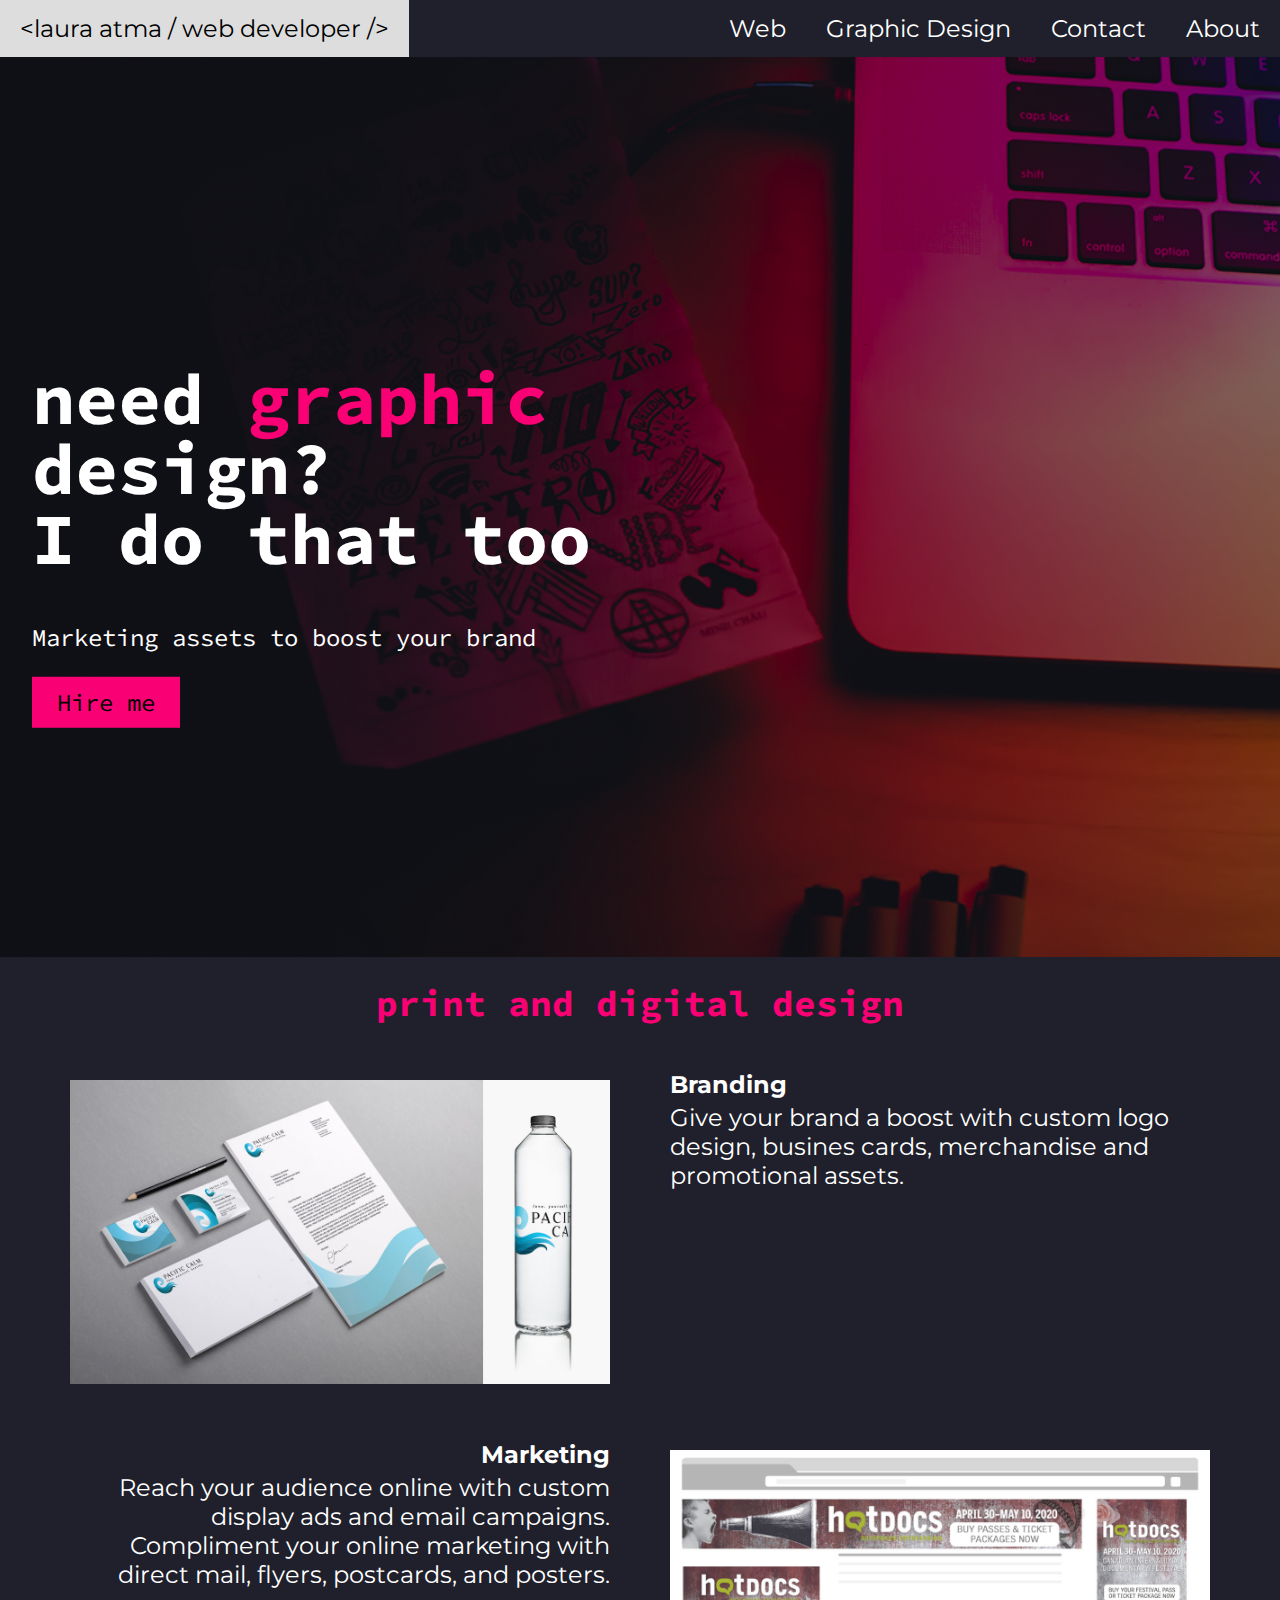
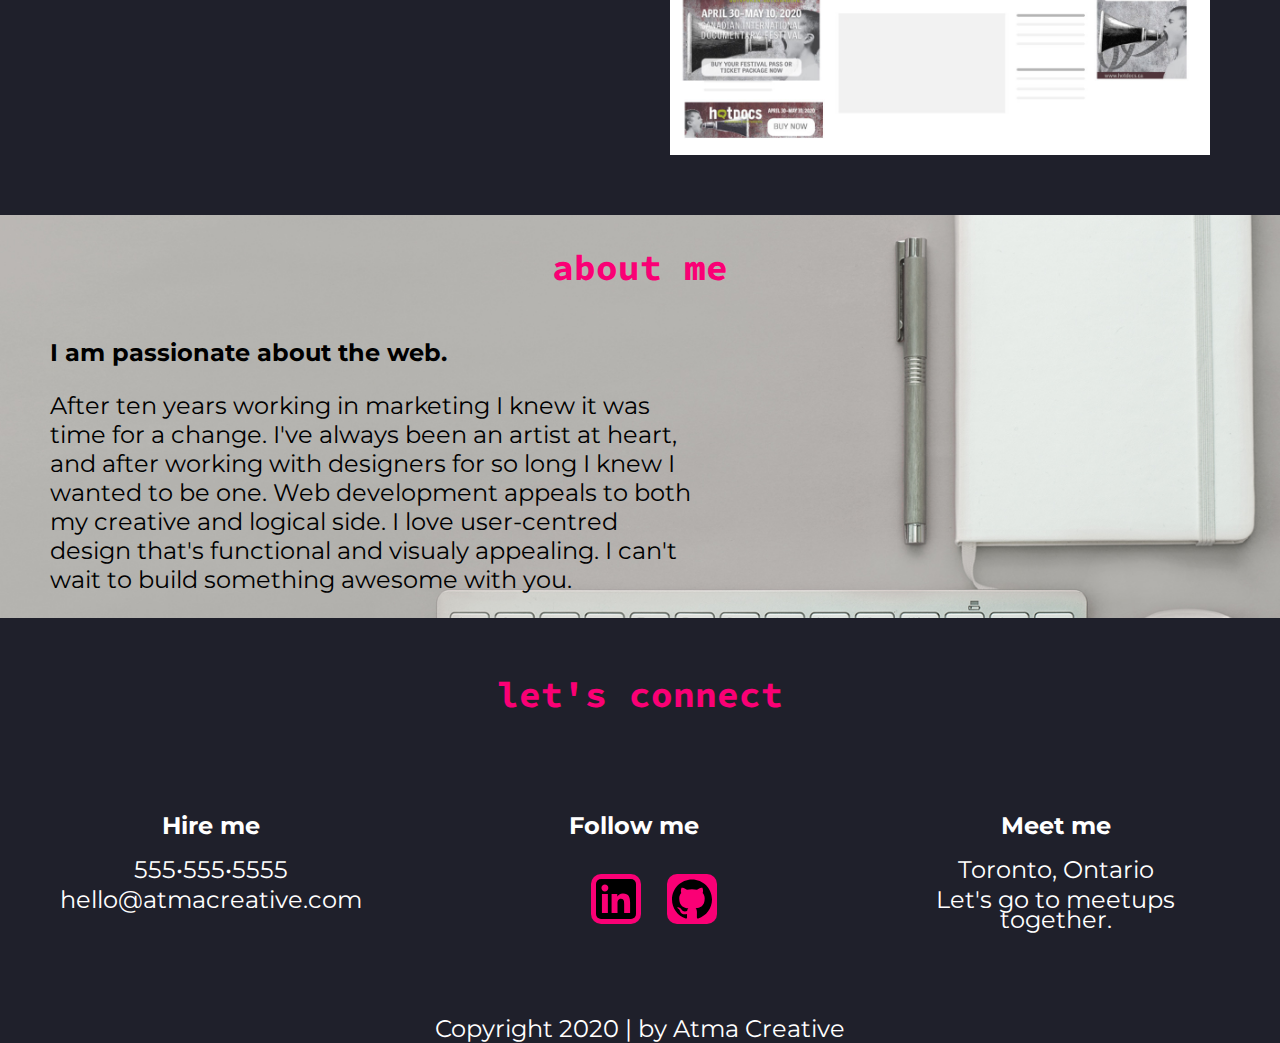
==== graphic-design/index.html @ c8d7ac96 "innitial commit" ====
<!DOCTYPE html>
<html lang="en">
  <head>
    <title>Laura Atma | Web Developer</title>
    <link rel="stylesheet" href="../css/normalize.css">
    <link rel="stylesheet" href="../css/main.css">
    <meta charset="UTF-8">
    <meta name="viewport" content="width=device-width, initial-scale=1">
    <link href="https://fonts.googleapis.com/css2?family=Source+Code+Pro:wght@600&display=swap" rel="stylesheet">
    <link href="https://fonts.googleapis.com/css2?family=Montserrat&display=swap" rel="stylesheet">
  </head>

<body>
    <div class="navbar">
          <a href="../index.html"> &#60;laura atma / web developer /&#62; </a>
          <a href="#about-me" class="right">About</a>
          <a href="#contact" class="right">Contact</a>
          <a href="graphic-design/index.html" class="right">Graphic Design</a>
          <a href="../index.html" class="right">Web</a>
    </div>

    <div class="hero-image">
        <div class="hero-text">
          <h1>need <span>graphic</span> design?<br>
          I do that too</h1>
          <p>Marketing assets to boost your brand</p>
          <a href="#contact">Hire me</a>
          </div>
        </div>

      <main>
          <section id="portfolio">
              <h1>print and digital design</h1>
              <p><p>

                <div class="clearfix">
                      <div class="image-block">
                        <img src="../img/Pacific-Calm-brand.jpg" alt="Branding" style="width:100%"/>
                      </div>
                      <div class="text-block">
                          <h2>Branding</h2>
                              <p>Give your brand a boost with custom logo design, busines cards, merchandise and promotional assets. </p>
                      </div>
                  </div>

                  <div class="clearfix">
                      <div class="text-block right">
                          <h2>Marketing</h2>
                            <p>Reach your audience online with custom display ads and email campaigns. Compliment your online marketing with direct mail, flyers, postcards, and posters.  </p>
                      </div>
                      <div class="image-block">
                          <img src="../img/1920x1080-ad-mock.jpg" alt="Display ads" style="width:100%"/>
                      </div>
                  </div>


              </div>
             </section><!-- ends portfolio section -->

             <section id="about-me">
               <h1>about me</h1>
                   <div class="about-me-text">
                     <p><strong>I am passionate about the web.</strong><p>
                       <p>After ten years working in marketing I knew it was time for a change. I've always been an artist at heart, and after working with designers for so long I knew I wanted to be one. Web development appeals to both my creative and logical side. I love user-centred design that's functional and visualy appealing. I can't wait to build something awesome with you.<p>
                   </div>
             </section>

             <section id="contact">
               <h1>let's connect</h1>
                  <div class="column-contact">
                     <h2>Hire me</h2>
                     <p>555&bull;555&bull;5555</p>
                     <p>hello@atmacreative.com</p>
                  </div>
                  <div class="column-contact">
                    <h2>Follow me</h2>
                      <ul class="social-media">
                        <li><a href="https://www.linkedin.com/in/laurahagglund"><img src="../img/linkedin.svg" alt="linkedin icon"></a></li>
                        <li><a href=""><img src="../img/github.svg" alt="GitHub" title="GitHub"></a></li>
                      </ul>
                  </div>
                  <div class="column-contact">
                     <h2>Meet me</h2>
                     <p>Toronto, Ontario</p>
                     <p>Let's go to meetups together.</p>
                  </div>
             </section>
            <footer>
                <p>Copyright 2020 | by Atma Creative</p>
            </footer>
          </main>
    </body>
</html>
---- css/main.css ----
/*universal styles*/
body, html {
  height: 100%;
  margin: 0 auto;
  font-family: 'Montserrat', sans-serif;
  font-size: 24px;
  background-color: #1f202b;
  max-width: 1600px;
}

h1 {
  font-family: 'Source Code Pro', monospace;
  font-size: 36px;
  color: #fa0075;
  text-align: center;
  padding-top: 30px;
}

h2 {
  font-family: 'Montserrat', sans-serif;
  font-size: 24px;
  font-weight: bold;
  margin-top: 20px;
}


/* Style the top navigation bar */
.navbar {
  overflow: hidden;
  background-color: #1f202b;
}

/* Style the navigation bar links */
.navbar a {
  float: left;
  display: block;
  color: white;
  text-align: center;
  padding: 14px 20px;
  text-decoration: none;
}

/* Right-aligned links */
.navbar a.right {
  float: right;
}

/* Change color on hover */
.navbar a:hover {
  background-color: #ddd;
  color: black;
}

/*hero header---*/
.hero-image {
  background-image: linear-gradient(rgba(0, 0, 0, 0.5), rgba(0, 0, 0, 0.5)), url('../img/hero-background.png');
  height: 100%;
  background-position: center;
  background-repeat: no-repeat;
  background-size: cover;
  position: relative;
}

.hero-text {
  font-family: 'Source Code Pro', monospace;
  font-size: 24px;
  text-align: left;
  position: absolute;
  top: 50%;
  left: 35%;
  transform: translate(-50%, -50%);
  color: white;
}

.hero-text h1 {
  font-size: 72px;
  line-height: 70px;
  text-align: left;
  color: white;
}

.hero-text span {
  color: #fa0075;
}

.hero-text a {
  border: none;
  outline: 0;
  display: inline-block;
  padding: 10px 25px;
  background-color: #fa0075;
  color: black;
  text-align: center;
  cursor: pointer;
}

.hero-text  a{
  text-decoration: none;
  color: black;
}

.hero-text a:hover {
  background-color: #555;
  color: white;
}


/* PORTFOLIO SECTION with two equal columns. I'd like to reduce the column size and keep it centred but not sure how*/
#portfolio {
  margin: 0 auto;
  max-width: 1200px;
}

* {
  box-sizing: border-box;
}

.image-block {
  float: left;
  width: 50%;
  padding:30px;
}

.text-block {
  float: left;
  width: 50%;
  color: white;
  padding: 0 30px;
}

.left {
  text-align: left;
}

/* left side column has right aligned text */
.right {
  text-align: right;
}

#portfolio h1 {
  padding-top: 0px;
}

#portfolio h2 {
  margin-bottom: -20px
  }

span.subtitle {
  text-decoration: underline;
}

/* Clear floats after each sample */
.clearfix::after {
  content: "";
  clear: both;
  display: table;
}

/*ABOUT ME-------------------------------------------------------------- */
#about-me {
  background-image: url('../img/about-me.jpg');
  height: 100%;
  max-width: 1600px;
  background-position: center;
  background-repeat: no-repeat;
  background-size: cover;
  position: relative;
}

.about-me-text {
  text-align: left;
  color: black;
  overflow: auto;
  max-width: 700px;
  padding-left: 50px;
}

/* CONTACT SECTION */
#contact {
  color: white;
  margin: 0 auto;
  text-align: center;
}

#contact p {
  padding: 0;
  margin: 10px;
}
/* CONTACT SECTION has three columns.------------------------------------------------- */
.column-contact {
  float: left;
  width: 33%;
  padding: 50px;
  margin: 0 auto;
  text-align: center;
}

.column-contact p {
  line-height: 20px;
}

ul.social-media img {
    padding: 5px;
    border-radius: 10px;
    background-color: #fa0075;
    width: 50px;
    height: 50px;
}

ul.social-media li {
  display: inline-block;
  padding: 10px;
}

footer {
  clear: both;
  color: white;
  margin: 0 auto;
  text-align: center;
}
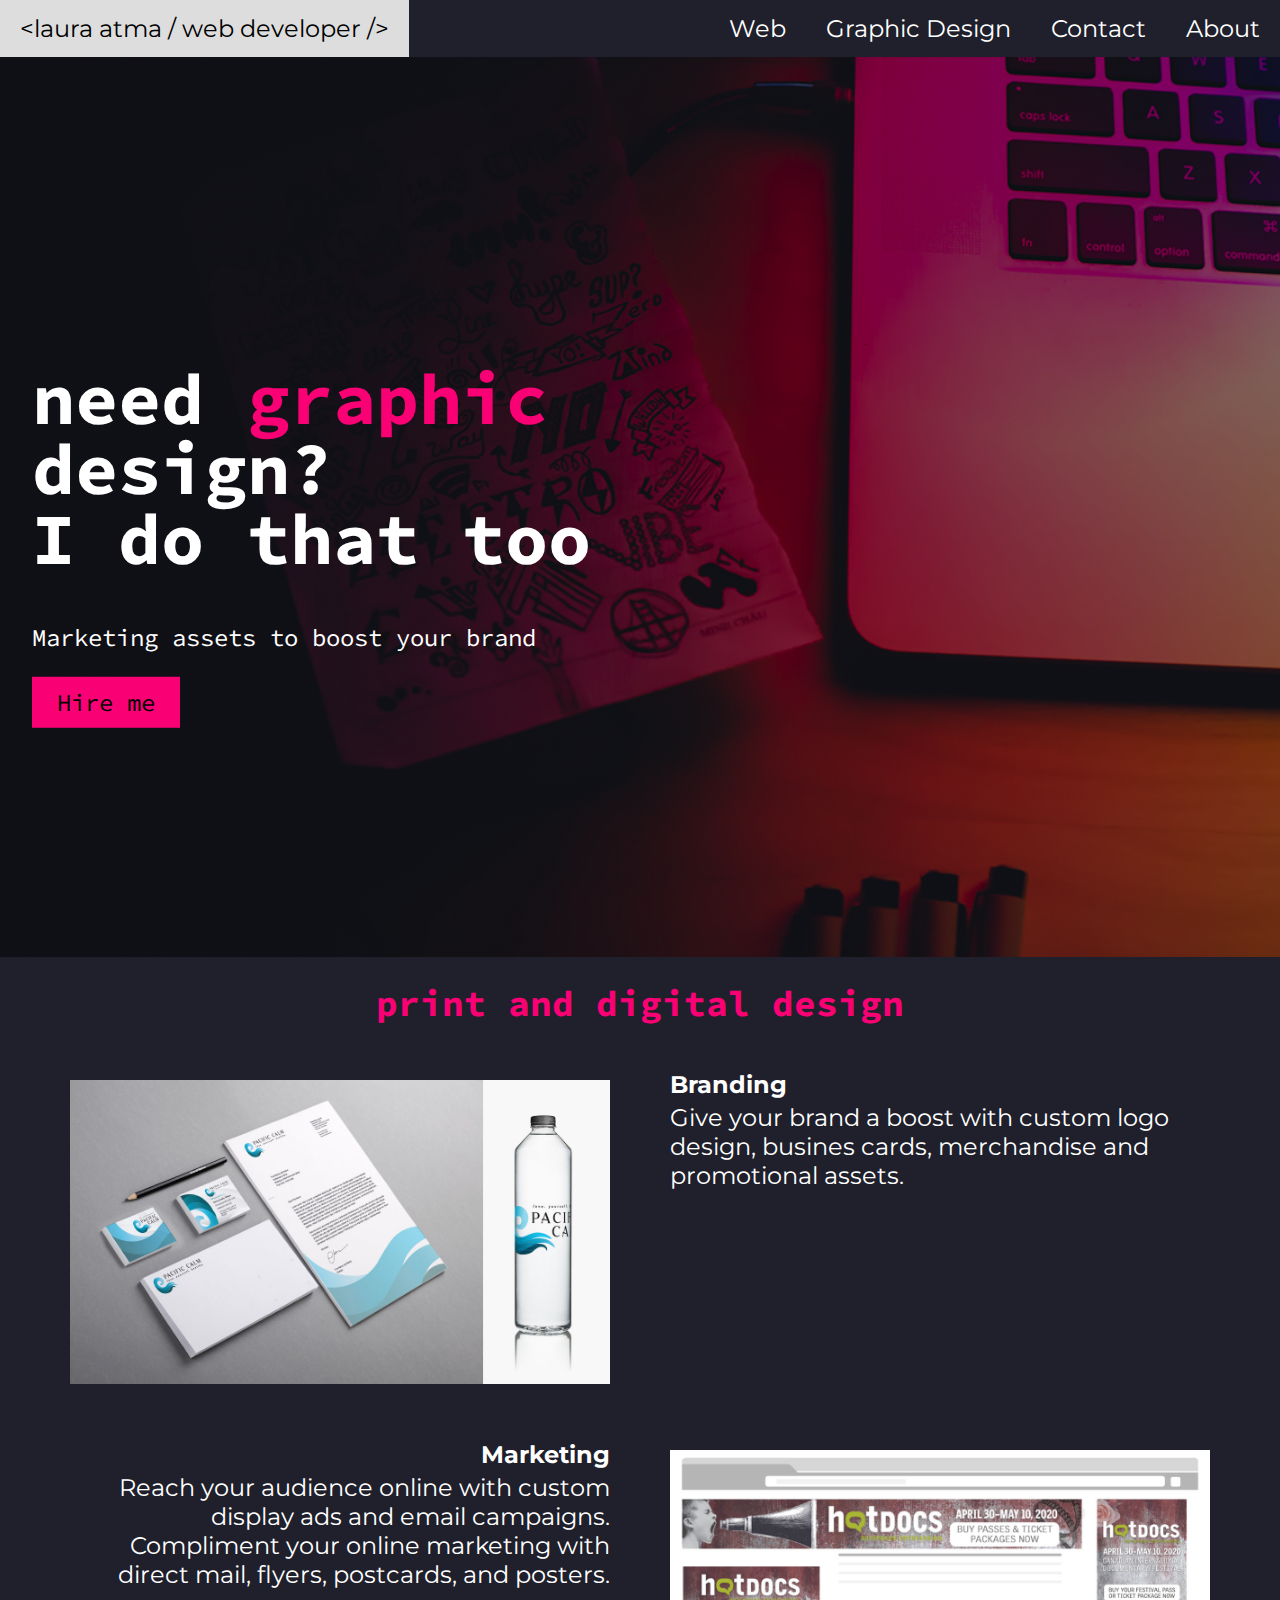
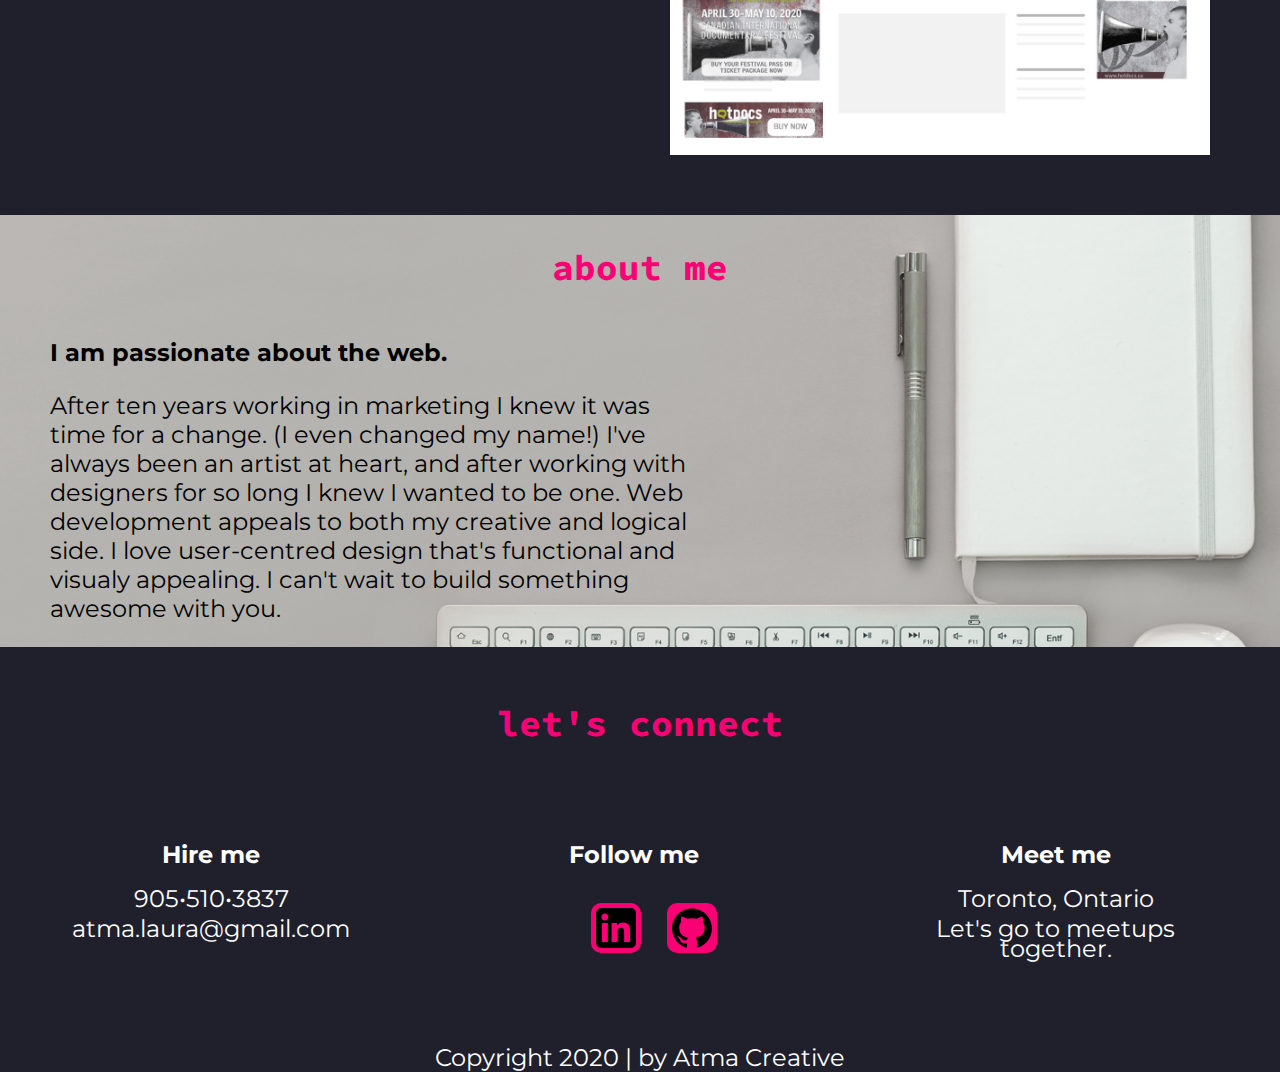
==== commit 1a3b1a67: "change website samples" ====
--- a/graphic-design/index.html
+++ b/graphic-design/index.html
@@ -61,7 +61,7 @@
                <h1>about me</h1>
                    <div class="about-me-text">
                      <p><strong>I am passionate about the web.</strong><p>
-                       <p>After ten years working in marketing I knew it was time for a change. I've always been an artist at heart, and after working with designers for so long I knew I wanted to be one. Web development appeals to both my creative and logical side. I love user-centred design that's functional and visualy appealing. I can't wait to build something awesome with you.<p>
+                       <p>After ten years working in marketing I knew it was time for a change. (I even changed my name!) I've always been an artist at heart, and after working with designers for so long I knew I wanted to be one. Web development appeals to both my creative and logical side. I love user-centred design that's functional and visualy appealing. I can't wait to build something awesome with you.<p>
                    </div>
              </section>
 
@@ -69,8 +69,8 @@
                <h1>let's connect</h1>
                   <div class="column-contact">
                      <h2>Hire me</h2>
-                     <p>555&bull;555&bull;5555</p>
-                     <p>hello@atmacreative.com</p>
+                     <p>905&bull;510&bull;3837</p>
+                     <p>atma.laura@gmail.com</p>
                   </div>
                   <div class="column-contact">
                     <h2>Follow me</h2>
--- a/css/main.css
+++ b/css/main.css
@@ -63,7 +63,7 @@
 
 .hero-text {
   font-family: 'Source Code Pro', monospace;
-  font-size: 24px;
+  /*font-size: 24px;*/
   text-align: left;
   position: absolute;
   top: 50%;
@@ -146,7 +146,8 @@
   }
 
 span.subtitle {
-  text-decoration: underline;
+  text-transform: uppercase;
+  font-size: 18px;
 }
 
 /* Clear floats after each sample */
